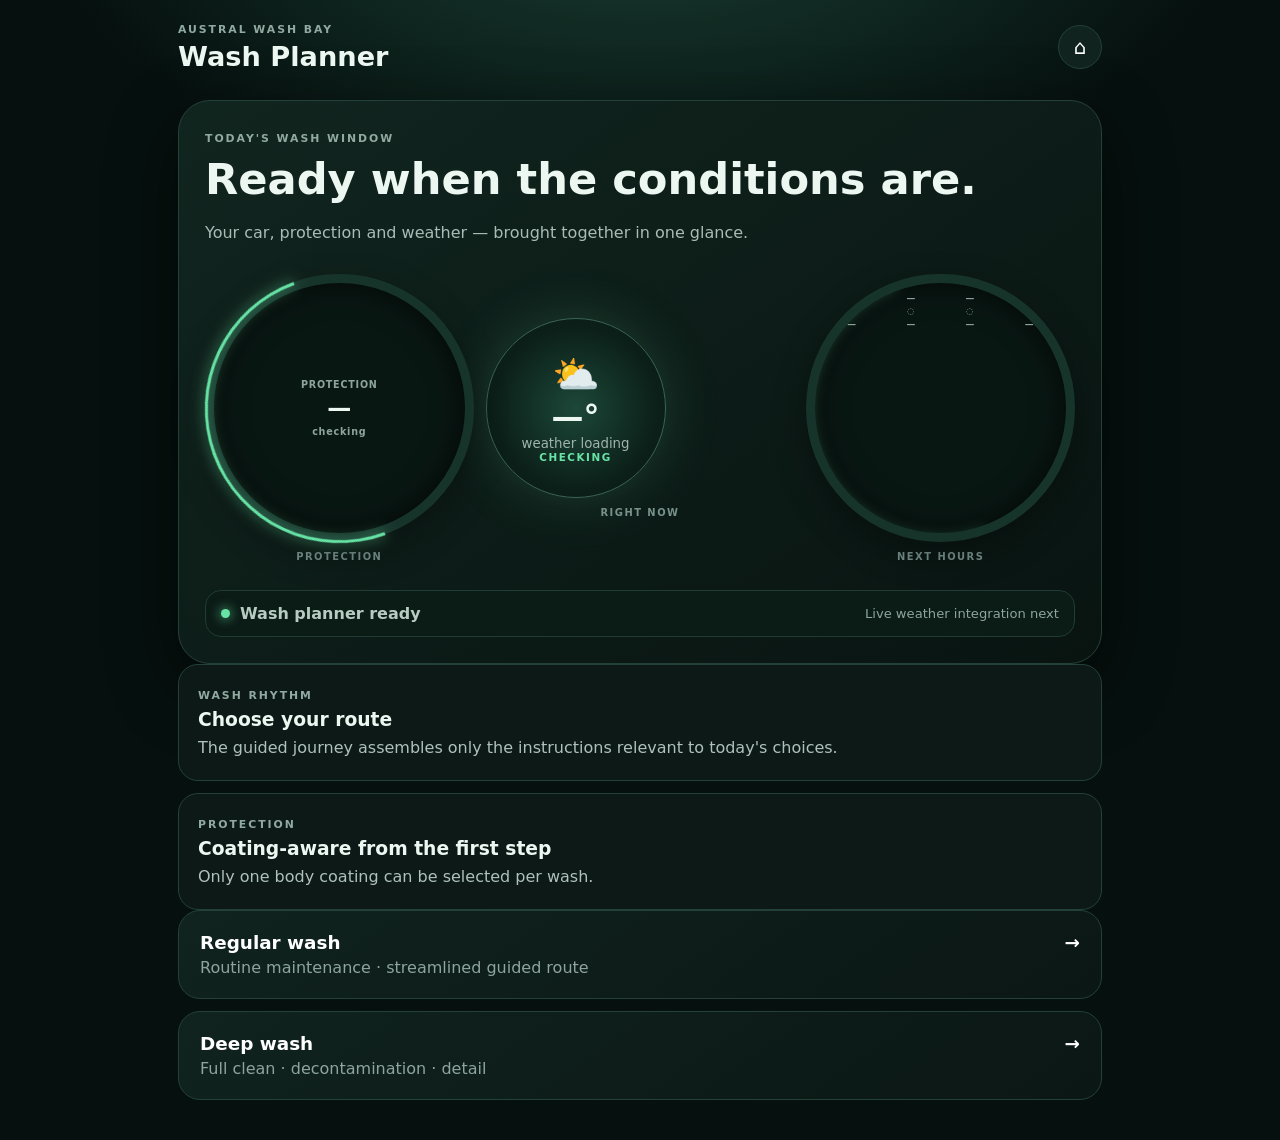
==== gpt_index.html @ 7e1a89bd "Route new app through isolated GPT master steps" ====
<!doctype html>
<html lang="en"><head><meta charset="utf-8"><meta name="viewport" content="width=device-width,initial-scale=1,viewport-fit=cover"><meta name="theme-color" content="#06100e"><title>Austral Wash Bay</title><link rel="stylesheet" href="gpt_styles.css"></head><body><div id="app" class="app-shell"><header class="app-header"><div><span class="eyebrow">AUSTRAL WASH BAY</span><h1 id="pageTitle">Wash Planner</h1></div><button id="homeButton" class="icon-button" aria-label="Home">⌂</button></header><main id="view" class="view"></main></div><script src="constants.js"></script><script src="gpt_master_steps.js"></script><script src="gpt_data.js"></script><script src="gpt_app.js"></script></body></html>
---- gpt_styles.css ----
:root{font-family:Inter,ui-sans-serif,system-ui,-apple-system,sans-serif;color:#edf7f2;background:#06100e;--bg:#06100e;--panel:#0c1916;--panel2:#10231e;--muted:#8ea59d;--line:#244139;--accent:#67e3a5;--warn:#f5b957;--danger:#ef6965}*{box-sizing:border-box}body{margin:0;min-height:100vh;background:radial-gradient(900px 500px at 50% -120px,#1a4034 0,#06100e 68%)}button{font:inherit;cursor:pointer}.app-shell{max-width:960px;margin:auto;padding:18px 18px 40px}.app-header{display:flex;align-items:center;justify-content:space-between;margin-bottom:24px}.eyebrow{font-size:.68rem;letter-spacing:.18em;font-weight:900;color:#91aaa1}.app-header h1{margin:4px 0;font-size:1.7rem}.icon-button{width:44px;height:44px;border-radius:50%;border:1px solid var(--line);background:#10231e;color:#fff;font-size:1.25rem}.hero{padding:26px;border:1px solid var(--line);border-radius:32px;background:linear-gradient(145deg,#11251f,#091411);box-shadow:0 24px 70px #0007}.hero h2{font-size:clamp(1.8rem,5vw,2.7rem);margin:8px 0}.hero-copy p,.hero>p,.setup>p{color:#a9bcb6;line-height:1.6}.glance{display:grid;grid-template-columns:1fr 1.15fr 1fr;align-items:center;gap:12px;margin:28px 0}.orbit{position:relative;aspect-ratio:1;display:grid;place-items:center;border-radius:50%;background:#091713;border:9px solid #17342b;box-shadow:inset 0 0 30px #000b,0 12px 35px #0005}.orbit:before{content:"";position:absolute;inset:-9px;border-radius:50%;border:3px solid var(--accent);border-top-color:transparent;border-right-color:transparent;transform:rotate(25deg);filter:drop-shadow(0 0 7px #67e3a5)}.orbit>div{text-align:center;display:grid;gap:4px}.orbit small,.orbit span{font-size:.6rem;color:var(--muted);font-weight:800;letter-spacing:.08em}.orbit strong{font-size:1.5rem}.glance-detail{width:min(180px,100%);justify-self:center;aspect-ratio:1;border-radius:50%;display:grid;place-content:center;text-align:center;background:radial-gradient(circle,#1c4739 0,#0c211a 62%,#08130f 100%);border:1px solid #3a6557;box-shadow:0 0 55px #67e3a52b}.glance-detail .weather-icon{font-size:2.4rem}.glance-detail strong{font-size:2rem}.glance-detail small{color:#9fb4ad}.glance-detail b{font-size:.65rem;letter-spacing:.15em;color:var(--accent)}.weather-orbit{overflow:hidden}.weather-hours{position:absolute!important;inset:9px;display:flex!important;align-items:flex-start;justify-content:space-around}.weather-hours span{font-size:.55rem!important;text-align:center;line-height:1.5}.glance-label{text-align:center;margin-top:9px;font-size:.62rem;letter-spacing:.15em;font-weight:900;color:#78918a}.status-line{display:flex;align-items:center;gap:10px;padding:13px 15px;border-radius:16px;background:#0b1b16;border:1px solid #203c33;color:#b7cbc3}.status-dot{width:9px;height:9px;border-radius:50%;background:var(--accent);box-shadow:0 0 12px var(--accent)}.status-line span:last-child{margin-left:auto;font-size:.82rem;color:var(--muted)}.cards{display:grid;gap:12px}.info-card{padding:19px;border-radius:20px;background:var(--panel);border:1px solid var(--line)}.info-card h3{margin:6px 0}.info-card p{margin:0;color:#afc1bb;line-height:1.55}.wash-choice{display:grid;gap:12px}.choice{width:100%;padding:21px;text-align:left;border:1px solid var(--line);border-radius:22px;background:linear-gradient(145deg,#10231e,#0b1714);color:#fff;transition:.18s transform,.18s border-color}.choice:hover{transform:translateY(-2px);border-color:#4a7465}.choice h3{display:flex;justify-content:space-between;margin:0 0 5px;font-size:1.15rem}.choice p{margin:0;color:var(--muted)}.coating-list{display:grid;gap:10px;margin:22px 0}.coating{display:grid;grid-template-columns:24px 1fr auto;align-items:center;gap:13px;padding:17px;border:1px solid var(--line);border-radius:18px;background:#0b1815;cursor:pointer}.coating input{display:none}.ring{width:19px;height:19px;border:2px solid #54766a;border-radius:50%}.coating:has(input:checked){border-color:var(--accent);background:#10261f;box-shadow:0 0 0 1px #67e3a522}.coating:has(input:checked) .ring{border:6px solid var(--accent)}.coating>span:nth-child(3){display:grid;gap:4px}.coating small{color:var(--muted)}.coating em{font-style:normal;font-weight:900;color:var(--accent)}.controls{display:flex;justify-content:flex-end;gap:10px;margin-top:20px}.primary,.secondary,.nav button,.timer button{border:0;border-radius:14px;padding:13px 18px;font-weight:900}.primary,.nav button:last-child{background:var(--accent);color:#052015}.secondary,.nav button:first-child,.timer button{background:#17342b;color:#fff}.wash-screen{display:grid;gap:15px}.wash-top{display:flex;justify-content:space-between;align-items:end}.wash-top h2{margin:4px 0;font-size:1.8rem}.wash-phase{color:var(--accent);font-size:.67rem;font-weight:900;letter-spacing:.17em}.step-count{font-weight:900;color:var(--muted);font-variant-numeric:tabular-nums}.progress{height:6px;background:#172923;border-radius:10px;overflow:hidden}.progress i{height:100%;display:block;background:linear-gradient(90deg,var(--accent),#c0f7dc);transition:width .35s}.journey-mini{display:flex;align-items:center;gap:9px;font-size:.68rem;color:var(--muted);letter-spacing:.1em}.journey-mini b{padding:7px 10px;border-radius:20px;background:#123027;color:#bdebd6}.instruction-card{position:relative;min-height:300px;padding:30px;border-radius:30px;border:1px solid #2a4b41;background:radial-gradient(500px 250px at 100% 0,#15352b 0,#0d1d19 50%,#091410 100%);box-shadow:0 24px 65px #0006}.card-mark{position:absolute;right:22px;top:18px;font-size:4rem;font-weight:1000;color:#ffffff09}.instruction-body{position:relative;max-width:780px}.instruction-body p{font-size:1.08rem;line-height:1.7;margin:0 0 15px}.warning{margin-top:22px;padding:15px 17px;border-radius:16px;background:#332716;border:1px solid #6b5028;color:#f3d494;line-height:1.5}.timer{padding:18px 20px;border-radius:23px;background:#081512;border:1px solid #31574b;text-align:center;box-shadow:0 0 30px #67e3a511}.timer small{letter-spacing:.15em;font-weight:900;color:var(--muted)}.timer strong{display:block;font-size:3.5rem;line-height:1.1;margin:5px;font-variant-numeric:tabular-nums}.timer div{display:flex;justify-content:center;gap:8px}.timer.done{border-color:var(--accent);animation:pulse 1s ease-in-out infinite alternate}.nav{display:grid;grid-template-columns:50px 1fr 80px;gap:10px;align-items:center}.nav span{text-align:center;color:var(--muted);font-size:.8rem}.complete{text-align:center}.complete-mark{margin:25px auto;width:90px;height:90px;border-radius:50%;display:grid;place-items:center;font-size:3rem;color:var(--accent);border:2px solid var(--accent);box-shadow:0 0 45px #67e3a533}.complete .primary{margin-top:20px}@keyframes pulse{to{box-shadow:0 0 45px #67e3a533}}@media(max-width:600px){.app-shell{padding:12px 12px 30px}.hero{padding:20px;border-radius:26px}.glance{gap:5px;margin:22px 0}.orbit{border-width:6px}.glance-detail{width:125px}.glance-detail .weather-icon{font-size:1.7rem}.glance-detail strong{font-size:1.5rem}.orbit strong{font-size:1.05rem}.status-line{flex-wrap:wrap}.status-line span:last-child{margin-left:19px}.instruction-card{padding:23px 20px;min-height:280px}.instruction-body p{font-size:1rem}.timer strong{font-size:3rem}}
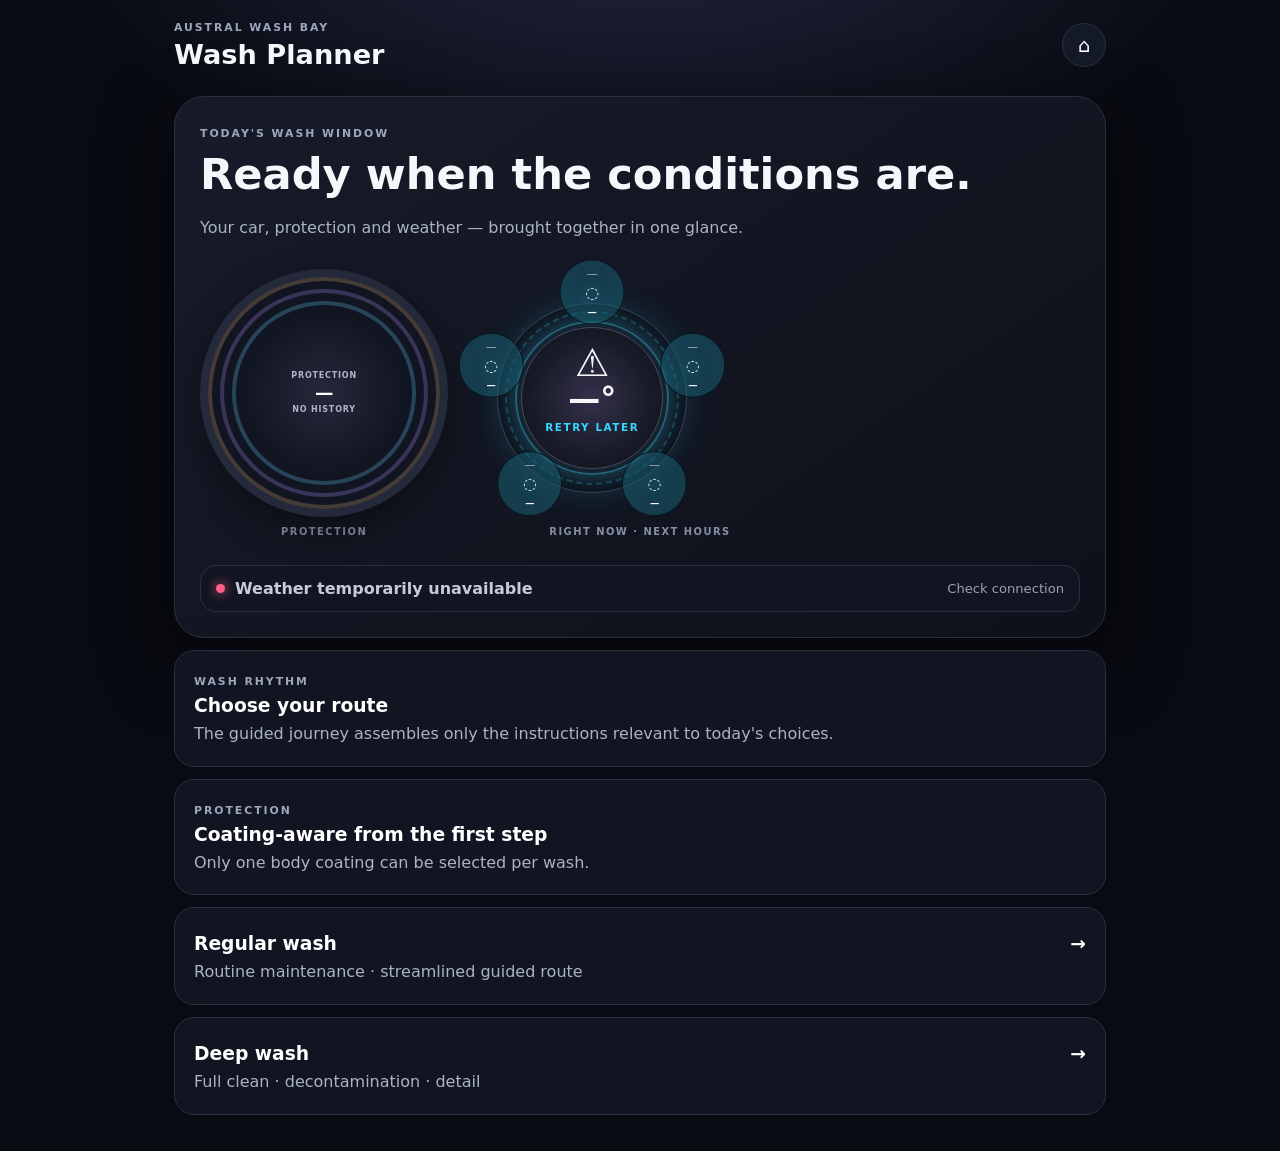
==== commit 2bef09ed: "Wire 14-day weather engine into planner" ====
--- a/gpt_index.html
+++ b/gpt_index.html
@@ -1,2 +1,2 @@
 <!doctype html>
-<html lang="en"><head><meta charset="utf-8"><meta name="viewport" content="width=device-width,initial-scale=1,viewport-fit=cover"><meta name="theme-color" content="#06100e"><title>Austral Wash Bay</title><link rel="stylesheet" href="gpt_styles.css"></head><body><div id="app" class="app-shell"><header class="app-header"><div><span class="eyebrow">AUSTRAL WASH BAY</span><h1 id="pageTitle">Wash Planner</h1></div><button id="homeButton" class="icon-button" aria-label="Home">⌂</button></header><main id="view" class="view"></main></div><script src="constants.js"></script><script src="gpt_master_steps.js"></script><script src="gpt_data.js"></script><script src="gpt_app.js"></script></body></html>
+<html lang="en"><head><meta charset="utf-8"><meta name="viewport" content="width=device-width,initial-scale=1,viewport-fit=cover"><meta name="theme-color" content="#06100e"><title>Austral Wash Bay</title><link rel="stylesheet" href="gpt_styles.css"></head><body><div id="app" class="app-shell"><header class="app-header"><div><span class="eyebrow">AUSTRAL WASH BAY</span><h1 id="pageTitle">Wash Planner</h1></div><button id="homeButton" class="icon-button" aria-label="Home">⌂</button></header><main id="view" class="view"></main></div><script src="gpt_master_steps.js"></script><script src="gpt_steps_bridge.js"></script><script src="gpt_data.js"></script><script src="gpt_weather.js"></script><script src="gpt_app.js"></script><script src="gpt_wash_refinement.js"></script></body></html>
--- a/gpt_styles.css
+++ b/gpt_styles.css
@@ -1 +1,1194 @@
-:root{font-family:Inter,ui-sans-serif,system-ui,-apple-system,sans-serif;color:#edf7f2;background:#06100e;--bg:#06100e;--panel:#0c1916;--panel2:#10231e;--muted:#8ea59d;--line:#244139;--accent:#67e3a5;--warn:#f5b957;--danger:#ef6965}*{box-sizing:border-box}body{margin:0;min-height:100vh;background:radial-gradient(900px 500px at 50% -120px,#1a4034 0,#06100e 68%)}button{font:inherit;cursor:pointer}.app-shell{max-width:960px;margin:auto;padding:18px 18px 40px}.app-header{display:flex;align-items:center;justify-content:space-between;margin-bottom:24px}.eyebrow{font-size:.68rem;letter-spacing:.18em;font-weight:900;color:#91aaa1}.app-header h1{margin:4px 0;font-size:1.7rem}.icon-button{width:44px;height:44px;border-radius:50%;border:1px solid var(--line);background:#10231e;color:#fff;font-size:1.25rem}.hero{padding:26px;border:1px solid var(--line);border-radius:32px;background:linear-gradient(145deg,#11251f,#091411);box-shadow:0 24px 70px #0007}.hero h2{font-size:clamp(1.8rem,5vw,2.7rem);margin:8px 0}.hero-copy p,.hero>p,.setup>p{color:#a9bcb6;line-height:1.6}.glance{display:grid;grid-template-columns:1fr 1.15fr 1fr;align-items:center;gap:12px;margin:28px 0}.orbit{position:relative;aspect-ratio:1;display:grid;place-items:center;border-radius:50%;background:#091713;border:9px solid #17342b;box-shadow:inset 0 0 30px #000b,0 12px 35px #0005}.orbit:before{content:"";position:absolute;inset:-9px;border-radius:50%;border:3px solid var(--accent);border-top-color:transparent;border-right-color:transparent;transform:rotate(25deg);filter:drop-shadow(0 0 7px #67e3a5)}.orbit>div{text-align:center;display:grid;gap:4px}.orbit small,.orbit span{font-size:.6rem;color:var(--muted);font-weight:800;letter-spacing:.08em}.orbit strong{font-size:1.5rem}.glance-detail{width:min(180px,100%);justify-self:center;aspect-ratio:1;border-radius:50%;display:grid;place-content:center;text-align:center;background:radial-gradient(circle,#1c4739 0,#0c211a 62%,#08130f 100%);border:1px solid #3a6557;box-shadow:0 0 55px #67e3a52b}.glance-detail .weather-icon{font-size:2.4rem}.glance-detail strong{font-size:2rem}.glance-detail small{color:#9fb4ad}.glance-detail b{font-size:.65rem;letter-spacing:.15em;color:var(--accent)}.weather-orbit{overflow:hidden}.weather-hours{position:absolute!important;inset:9px;display:flex!important;align-items:flex-start;justify-content:space-around}.weather-hours span{font-size:.55rem!important;text-align:center;line-height:1.5}.glance-label{text-align:center;margin-top:9px;font-size:.62rem;letter-spacing:.15em;font-weight:900;color:#78918a}.status-line{display:flex;align-items:center;gap:10px;padding:13px 15px;border-radius:16px;background:#0b1b16;border:1px solid #203c33;color:#b7cbc3}.status-dot{width:9px;height:9px;border-radius:50%;background:var(--accent);box-shadow:0 0 12px var(--accent)}.status-line span:last-child{margin-left:auto;font-size:.82rem;color:var(--muted)}.cards{display:grid;gap:12px}.info-card{padding:19px;border-radius:20px;background:var(--panel);border:1px solid var(--line)}.info-card h3{margin:6px 0}.info-card p{margin:0;color:#afc1bb;line-height:1.55}.wash-choice{display:grid;gap:12px}.choice{width:100%;padding:21px;text-align:left;border:1px solid var(--line);border-radius:22px;background:linear-gradient(145deg,#10231e,#0b1714);color:#fff;transition:.18s transform,.18s border-color}.choice:hover{transform:translateY(-2px);border-color:#4a7465}.choice h3{display:flex;justify-content:space-between;margin:0 0 5px;font-size:1.15rem}.choice p{margin:0;color:var(--muted)}.coating-list{display:grid;gap:10px;margin:22px 0}.coating{display:grid;grid-template-columns:24px 1fr auto;align-items:center;gap:13px;padding:17px;border:1px solid var(--line);border-radius:18px;background:#0b1815;cursor:pointer}.coating input{display:none}.ring{width:19px;height:19px;border:2px solid #54766a;border-radius:50%}.coating:has(input:checked){border-color:var(--accent);background:#10261f;box-shadow:0 0 0 1px #67e3a522}.coating:has(input:checked) .ring{border:6px solid var(--accent)}.coating>span:nth-child(3){display:grid;gap:4px}.coating small{color:var(--muted)}.coating em{font-style:normal;font-weight:900;color:var(--accent)}.controls{display:flex;justify-content:flex-end;gap:10px;margin-top:20px}.primary,.secondary,.nav button,.timer button{border:0;border-radius:14px;padding:13px 18px;font-weight:900}.primary,.nav button:last-child{background:var(--accent);color:#052015}.secondary,.nav button:first-child,.timer button{background:#17342b;color:#fff}.wash-screen{display:grid;gap:15px}.wash-top{display:flex;justify-content:space-between;align-items:end}.wash-top h2{margin:4px 0;font-size:1.8rem}.wash-phase{color:var(--accent);font-size:.67rem;font-weight:900;letter-spacing:.17em}.step-count{font-weight:900;color:var(--muted);font-variant-numeric:tabular-nums}.progress{height:6px;background:#172923;border-radius:10px;overflow:hidden}.progress i{height:100%;display:block;background:linear-gradient(90deg,var(--accent),#c0f7dc);transition:width .35s}.journey-mini{display:flex;align-items:center;gap:9px;font-size:.68rem;color:var(--muted);letter-spacing:.1em}.journey-mini b{padding:7px 10px;border-radius:20px;background:#123027;color:#bdebd6}.instruction-card{position:relative;min-height:300px;padding:30px;border-radius:30px;border:1px solid #2a4b41;background:radial-gradient(500px 250px at 100% 0,#15352b 0,#0d1d19 50%,#091410 100%);box-shadow:0 24px 65px #0006}.card-mark{position:absolute;right:22px;top:18px;font-size:4rem;font-weight:1000;color:#ffffff09}.instruction-body{position:relative;max-width:780px}.instruction-body p{font-size:1.08rem;line-height:1.7;margin:0 0 15px}.warning{margin-top:22px;padding:15px 17px;border-radius:16px;background:#332716;border:1px solid #6b5028;color:#f3d494;line-height:1.5}.timer{padding:18px 20px;border-radius:23px;background:#081512;border:1px solid #31574b;text-align:center;box-shadow:0 0 30px #67e3a511}.timer small{letter-spacing:.15em;font-weight:900;color:var(--muted)}.timer strong{display:block;font-size:3.5rem;line-height:1.1;margin:5px;font-variant-numeric:tabular-nums}.timer div{display:flex;justify-content:center;gap:8px}.timer.done{border-color:var(--accent);animation:pulse 1s ease-in-out infinite alternate}.nav{display:grid;grid-template-columns:50px 1fr 80px;gap:10px;align-items:center}.nav span{text-align:center;color:var(--muted);font-size:.8rem}.complete{text-align:center}.complete-mark{margin:25px auto;width:90px;height:90px;border-radius:50%;display:grid;place-items:center;font-size:3rem;color:var(--accent);border:2px solid var(--accent);box-shadow:0 0 45px #67e3a533}.complete .primary{margin-top:20px}@keyframes pulse{to{box-shadow:0 0 45px #67e3a533}}@media(max-width:600px){.app-shell{padding:12px 12px 30px}.hero{padding:20px;border-radius:26px}.glance{gap:5px;margin:22px 0}.orbit{border-width:6px}.glance-detail{width:125px}.glance-detail .weather-icon{font-size:1.7rem}.glance-detail strong{font-size:1.5rem}.orbit strong{font-size:1.05rem}.status-line{flex-wrap:wrap}.status-line span:last-child{margin-left:19px}.instruction-card{padding:23px 20px;min-height:280px}.instruction-body p{font-size:1rem}.timer strong{font-size:3rem}}
+:root {
+    font-family: Inter, ui-sans-serif, system-ui, -apple-system, sans-serif;
+    color: #f5f7fb;
+    background: #090b12;
+    --bg: #090b12;
+    --panel: #111521;
+    --muted: #99a1b3;
+    --line: #293042;
+    --accent: #ff5f87;
+    --zone-setup: #ff5f87;
+    --zone-wheels: #ff8a3d;
+    --zone-decon: #ffc857;
+    --zone-foam: #a8e063;
+    --zone-fallout: #43d9c5;
+    --zone-contact: #42a5ff;
+    --zone-tar: #7b61ff;
+    --zone-touchon: #b96cff;
+    --zone-drying: #ff70b8;
+    --zone-rainx: #37d7ff;
+    --zone-turtle: #ff9d1f;
+    --zone-finish: #f05d5e;
+    --zone-default: #ff5f87;
+    --product-turtle: #ff9d1f;
+    --product-touchon: #b96cff;
+    --product-rainx: #37d7ff
+}
+
+* {
+    box-sizing: border-box
+}
+
+body {
+    margin: 0;
+    min-height: 100vh;
+    background: radial-gradient(900px 560px at 50% -160px, #252a45 0, #090b12 70%);
+    color: #f5f7fb
+}
+
+button {
+    font: inherit;
+    cursor: pointer
+}
+
+.app-shell {
+    max-width: 960px;
+    margin: auto;
+    padding: 16px 14px 36px
+}
+
+.app-header {
+    display: flex;
+    align-items: center;
+    justify-content: space-between;
+    margin-bottom: 22px
+}
+
+.eyebrow {
+    font-size: .68rem;
+    letter-spacing: .18em;
+    font-weight: 900;
+    color: #9ca6bc
+}
+
+.app-header h1 {
+    margin: 4px 0;
+    font-size: 1.7rem
+}
+
+.icon-button {
+    width: 44px;
+    height: 44px;
+    border-radius: 50%;
+    border: 1px solid var(--line);
+    background: #141927;
+    color: #fff;
+    font-size: 1.2rem
+}
+
+.hero {
+    padding: 25px;
+    border: 1px solid #293042;
+    border-radius: 30px;
+    background: linear-gradient(145deg, #171b29, #0e111a);
+    box-shadow: 0 24px 70px #0008
+}
+
+.hero h2 {
+    font-size: clamp(1.8rem, 5vw, 2.7rem);
+    margin: 8px 0
+}
+
+.hero p, .setup>p {
+    color: #abb3c5;
+    line-height: 1.6
+}
+
+.glance {
+    display: grid;
+    grid-template-columns: 1fr 1.15fr 1fr;
+    align-items: center;
+    gap: 49px;
+    margin: 28px 0
+}
+
+.orbit {
+    position: relative;
+    aspect-ratio: 1;
+    display: grid;
+    place-items: center;
+    border-radius: 50%;
+    background: #111521;
+    border: 8px solid #242a3b;
+    box-shadow: inset 0 0 30px #0009, 0 12px 35px #0006
+}
+
+.orbit>div {
+    text-align: center;
+    display: grid;
+    gap: 4px
+}
+
+.orbit small, .orbit span {
+    font-size: .6rem;
+    color: var(--muted);
+    font-weight: 800;
+    letter-spacing: .08em
+}
+
+.orbit strong {
+    font-size: 1.4rem
+}
+
+.protection.orbit:before {
+    display: none
+}
+
+.protection-gauge {
+    position: absolute;
+    inset: 0;
+    border-radius: 50%;
+    display: grid;
+    place-items: center
+}
+
+.protection-ring {
+    position: absolute;
+    border-radius: 50%;
+    background: conic-gradient(var(--ring-colour) var(--ring-progress), color-mix(in srgb, var(--ring-colour) 15%, #242a3b) 0);
+    transition: background .6s ease
+}
+
+.protection-ring:after {
+    content: "";
+    position: absolute;
+    inset: 4px;
+    border-radius: 50%;
+    background: #111521
+}
+
+.protection-ring.turtle {
+    inset: 0;
+    --ring-colour: var(--product-turtle)
+}
+
+.protection-ring.touchon {
+    inset: 12px;
+    --ring-colour: var(--product-touchon)
+}
+
+.protection-ring.rainx {
+    inset: 24px;
+    --ring-colour: var(--product-rainx)
+}
+
+.protection-core {
+    position: absolute;
+    inset: 33px;
+    border: 0;
+    border-radius: 50%;
+    background: radial-gradient(circle, #25283a, #111521 70%);
+    color: #fff;
+    display: grid;
+    place-content: center;
+    gap: 2px;
+    text-align: center;
+    z-index: 3
+}
+
+.protection-core small, .protection-core span {
+    font-size: .5rem;
+    font-weight: 900;
+    letter-spacing: .1em;
+    color: #aeb6c9
+}
+
+.protection-core strong {
+    font-size: 1.15rem
+}
+
+.protection-popover {
+    position: absolute;
+    z-index: 10;
+    top: calc(100% + 10px);
+    left: 50%;
+    width: 220px;
+    transform: translate(-50%, -8px);
+    opacity: 0;
+    pointer-events: none;
+    transition: .2s;
+    background: #151927;
+    border: 1px solid #343c52;
+    border-radius: 16px;
+    padding: 8px;
+    box-shadow: 0 18px 40px #0009
+}
+
+.protection.expanded .protection-popover {
+    opacity: 1;
+    transform: translate(-50%, 0);
+    pointer-events: auto
+}
+
+.protection-row {
+    display: flex;
+    justify-content: space-between;
+    gap: 8px;
+    padding: 9px 7px;
+    border-bottom: 1px solid #252b3b;
+    font-size: .65rem
+}
+
+.protection-row:last-child {
+    border-bottom: 0
+}
+
+.protection-row b {
+    letter-spacing: .08em
+}
+
+.protection-row span {
+    color: var(--muted);
+    white-space: nowrap
+}
+
+.protection-row.turtle b {
+    color: var(--product-turtle)
+}
+
+.protection-row.touchon b {
+    color: var(--product-touchon)
+}
+
+.protection-row.rainx b {
+    color: var(--product-rainx)
+}
+
+.weather-instrument, .weather-orbit {
+    position: relative;
+    width: min(190px, 100%);
+    justify-self: center;
+    aspect-ratio: 1;
+    display: grid;
+    place-items: center;
+    border-radius: 50%;
+    overflow: visible
+}
+
+.weather-orbit {
+    background: radial-gradient(circle, transparent 45%, #151a2730 47%, #0b0e1622 100%);
+    border: 1px solid #374057;
+    box-shadow: inset 0 0 30px #0007, 0 0 34px #37d7ff18
+}
+
+.weather-orbit:before {
+    content: "";
+    position: absolute;
+    inset: 7px;
+    border-radius: 50%;
+    border: 2px dashed #37d7ff38;
+    animation: weatherOrbit 24s linear infinite
+}
+
+.weather-orbit:after {
+    content: "";
+    position: absolute;
+    inset: 18px;
+    border-radius: 50%;
+    border: 1px solid #ffffff12
+}
+
+.weather-hours {
+    position: absolute !important;
+    inset: 0 !important;
+    display: block !important;
+    overflow: visible !important
+}
+
+.weather-hours span {
+    position: absolute !important;
+    left: 50% !important;
+    top: 50% !important;
+    width: 38px;
+    display: grid !important;
+    place-items: center !important;
+    gap: 1px;
+    text-align: center;
+    font-size: .48rem !important;
+    line-height: 1.05;
+    color: #aeb8cb;
+    transform: rotate(calc(var(--slot)*72deg)) translateY(-76px) rotate(calc(var(--slot)*-72deg)) translate(-50%, -50%) !important;
+    z-index: 3
+}
+
+.weather-hours span i {
+    font-style: normal;
+    font-size: 1rem;
+    line-height: 1;
+    color: #dbeeff;
+    text-shadow: 0 0 14px #37d7ff88
+}
+
+.weather-hours span b {
+    font-size: .48rem;
+    color: #fff;
+    font-weight: 900
+}
+
+.glance-detail, .weather-now {
+    width: min(142px, 76%);
+    aspect-ratio: 1;
+    border-radius: 50%;
+    display: grid;
+    place-content: center;
+    text-align: center;
+    background: radial-gradient(circle, #34314b 0, #181a27 62%, #0c0e15 100%);
+    border: 1px solid #464c63;
+    box-shadow: 0 0 55px #37d7ff33;
+    position: relative;
+    z-index: 4
+}
+
+.glance-detail:before, .weather-now:before {
+    content: "";
+    position: absolute;
+    inset: -7px;
+    border-radius: 50%;
+    border: 2px solid #37d7ff55;
+    box-shadow: 0 0 18px #37d7ff33
+}
+
+.glance-detail .weather-icon {
+    font-size: 2.4rem;
+    top: -10px;
+    position: relative;
+}
+
+.glance-detail strong {
+    font-size: 2rem;
+    /*! line-height: 34px; */
+    position: relative;
+    top: -15px;
+}
+
+.glance-detail small {
+    color: #aab2c4;
+    display: none;
+}
+
+.glance-detail b {
+    font-size: .65rem;
+    letter-spacing: .15em;
+    color: #37d7ff;
+    position: relative;
+    top: -12px;
+}
+
+.glance-label {
+    text-align: center;
+    margin-top: 9px;
+    font-size: .62rem;
+    letter-spacing: .15em;
+    font-weight: 900;
+    color: #858ea4
+}
+
+.status-line {
+    display: flex;
+    align-items: center;
+    gap: 10px;
+    padding: 13px 15px;
+    border-radius: 16px;
+    background: #111521;
+    border: 1px solid #293042;
+    color: #c6cbd7
+}
+
+.status-dot {
+    width: 9px;
+    height: 9px;
+    border-radius: 50%;
+    background: var(--accent);
+    box-shadow: 0 0 12px var(--accent)
+}
+
+.status-line span:last-child {
+    margin-left: auto;
+    font-size: .82rem;
+    color: var(--muted)
+}
+
+.cards, .wash-choice {
+    display: grid;
+    gap: 12px;
+    margin-top: 12px
+}
+
+.info-card, .choice {
+    padding: 19px;
+    border-radius: 20px;
+    background: var(--panel);
+    border: 1px solid var(--line);
+    color: #fff
+}
+
+.info-card h3, .choice h3 {
+    margin: 6px 0
+}
+
+.info-card p, .choice p {
+    margin: 0;
+    color: #abb3c5;
+    line-height: 1.55
+}
+
+.choice {
+    text-align: left;
+    transition: .2s transform, .2s border-color
+}
+
+.choice:hover {
+    transform: translateY(-2px);
+    border-color: var(--accent)
+}
+
+.choice h3 {
+    display: flex;
+    justify-content: space-between
+}
+
+.coating-list {
+    display: grid;
+    gap: 10px;
+    margin: 22px 0
+}
+
+.coating {
+    display: grid;
+    grid-template-columns: 24px 1fr auto;
+    align-items: center;
+    gap: 13px;
+    padding: 17px;
+    border: 1px solid var(--line);
+    border-radius: 18px;
+    background: #111521;
+    cursor: pointer
+}
+
+.coating input {
+    display: none
+}
+
+.ring {
+    width: 19px;
+    height: 19px;
+    border: 2px solid #66708a;
+    border-radius: 50%
+}
+
+.coating:has(input:checked) {
+    border-color: var(--accent);
+    background: color-mix(in srgb, var(--accent) 8%, #111521);
+    box-shadow: 0 0 22px color-mix(in srgb, var(--accent) 13%, transparent)
+}
+
+.coating:has(input:checked) .ring {
+    border: 6px solid var(--accent)
+}
+
+.coating>span:nth-child(3) {
+    display: grid;
+    gap: 4px
+}
+
+.coating small {
+    color: var(--muted)
+}
+
+.coating em {
+    font-style: normal;
+    font-weight: 900;
+    color: var(--accent)
+}
+
+.controls {
+    display: flex;
+    justify-content: flex-end;
+    gap: 10px;
+    margin-top: 20px
+}
+
+.primary, .secondary, .nav button, .timer button {
+    border: 0;
+    border-radius: 14px;
+    padding: 13px 18px;
+    font-weight: 900
+}
+
+.primary, .nav button:last-child {
+    background: var(--accent);
+    color: #160811
+}
+
+.secondary, .nav button:first-child, .timer button {
+    background: #252b3d;
+    color: #fff
+}
+
+.wash-screen {
+    display: grid;
+    gap: 15px;
+    --zone: var(--phase-colour);
+    position: relative;
+    min-height: calc(100vh - 130px)
+}
+
+.journey {
+    padding: 4px 2px
+}
+
+.journey-track {
+    display: flex;
+    align-items: center;
+    overflow: hidden;
+    padding: 3px 0
+}
+
+.journey-track>em {
+    height: 2px;
+    min-width: 7px;
+    flex: 1;
+    background: #30364a
+}
+
+.journey-phase {
+    border: 0;
+    background: none;
+    padding: 0 2px;
+    width: 38px;
+    height: 38px;
+    display: grid;
+    place-items: center
+}
+
+.journey-phase i {
+    width: 32px;
+    height: 32px;
+    display: grid;
+    place-items: center;
+    border-radius: 50%;
+    border: 2px solid var(--phase-colour);
+    background: #121622;
+    font-style: normal;
+    font-size: .68rem;
+    font-weight: 900;
+    position: relative;
+    overflow: hidden;
+    isolation: isolate;
+    color: #fff;
+    box-shadow: 0 0 12px color-mix(in srgb, var(--phase-colour) 18%, transparent)
+}
+
+.journey-phase i:before {
+    content: "";
+    position: absolute;
+    inset: 0;
+    border-radius: 50%;
+    background: conic-gradient(var(--phase-colour) var(--phase-progress), color-mix(in srgb, var(--phase-colour) 14%, #1b2030) 0);
+    z-index: -2;
+    transition: background .45s
+}
+
+.journey-phase i:after {
+    content: "";
+    position: absolute;
+    inset: 3px;
+    border-radius: 50%;
+    background: #121622;
+    z-index: -1
+}
+
+.journey-phase.current i {
+    box-shadow: 0 0 24px color-mix(in srgb, var(--phase-colour) 48%, transparent);
+    transform: scale(1.08)
+}
+
+.journey-phase.done i:before {
+    background: conic-gradient(var(--phase-colour) 100%, var(--phase-colour) 0)
+}
+
+.wash-heading {
+    display: flex;
+    justify-content: space-between;
+    align-items: center;
+    gap: 15px
+}
+
+.phase-title {
+    display: flex;
+    align-items: center;
+    gap: 11px;
+    min-width: 0
+}
+
+.phase-icon {
+    width: 44px;
+    height: 44px;
+    flex: 0 0 44px;
+    display: grid;
+    place-items: center;
+    border-radius: 15px;
+    background: color-mix(in srgb, var(--zone) 14%, #121622);
+    border: 1px solid color-mix(in srgb, var(--zone) 62%, #30364a);
+    color: var(--zone);
+    font-size: 1.35rem;
+    box-shadow: 0 0 28px color-mix(in srgb, var(--zone) 18%, transparent)
+}
+
+.phase-kicker {
+    font-size: .62rem;
+    letter-spacing: .15em;
+    text-transform: uppercase;
+    font-weight: 900;
+    color: var(--zone)
+}
+
+.wash-heading h2 {
+    margin: 3px 0 0;
+    font-size: 1.5rem
+}
+
+.step-counter {
+    font-size: 1rem;
+    white-space: nowrap;
+    font-variant-numeric: tabular-nums;
+    color: var(--zone)
+}
+
+.step-counter span {
+    color: #778096
+}
+
+.progress {
+    height: 6px;
+    background: #252b3b;
+    border-radius: 10px;
+    overflow: hidden
+}
+
+.progress i {
+    height: 100%;
+    display: block;
+    background: var(--zone);
+    box-shadow: 0 0 14px color-mix(in srgb, var(--zone) 55%, transparent);
+    transition: width .45s
+}
+
+.instruction-card {
+    position: relative;
+    min-height: 300px;
+    padding: 30px;
+    border-radius: 30px;
+    border: 1px solid color-mix(in srgb, var(--zone) 52%, #34394b);
+    background: radial-gradient(600px 340px at 100% 0, color-mix(in srgb, var(--zone) 22%, #1a1d2b) 0, #121520 54%, #0b0d14 100%);
+    box-shadow: 0 24px 65px #0007, 0 0 45px color-mix(in srgb, var(--zone) 10%, transparent);
+    touch-action: pan-y;
+    overflow: hidden
+}
+
+.instruction-card:after {
+    content: "SWIPE";
+    position: absolute;
+    right: 20px;
+    bottom: 16px;
+    font-size: .55rem;
+    letter-spacing: .16em;
+    color: var(--zone);
+    opacity: .42
+}
+
+.card-mark {
+    position: absolute;
+    right: 22px;
+    top: 18px;
+    font-size: 4rem;
+    font-weight: 1000;
+    color: color-mix(in srgb, var(--zone) 12%, transparent)
+}
+
+.instruction-body {
+    position: relative;
+    max-width: 780px
+}
+
+.instruction-body>p, .instruction-group>p {
+    font-size: 1.08rem;
+    line-height: 1.7;
+    margin: 0 0 15px;
+    padding-bottom: 15px;
+    border-bottom: 1px solid color-mix(in srgb, var(--zone) 22%, #303648)
+}
+
+.instruction-body>p:last-child, .instruction-group>p:last-child {
+    border-bottom: 0
+}
+
+.instruction-group {
+    margin: 4px 0 18px
+}
+
+.instruction-group h4 {
+    margin: 0 0 10px;
+    color: var(--zone);
+    font-size: .78rem;
+    letter-spacing: .08em;
+    text-transform: uppercase
+}
+
+.warning {
+    display: flex;
+    gap: 12px;
+    margin-top: 22px;
+    padding: 15px 17px;
+    border-radius: 16px;
+    background: color-mix(in srgb, var(--zone) 10%, #281b21);
+    border: 1px solid color-mix(in srgb, var(--zone) 55%, #57404a);
+    color: #f2d9df
+}
+
+.warning-icon {
+    flex: 0 0 24px;
+    width: 24px;
+    height: 24px;
+    border-radius: 50%;
+    display: grid;
+    place-items: center;
+    background: var(--zone);
+    color: #180d12;
+    font-weight: 1000
+}
+
+.timer {
+    padding: 18px 20px;
+    border-radius: 23px;
+    background: #111521;
+    border: 1px solid color-mix(in srgb, var(--zone) 62%, #34394b);
+    text-align: center;
+    box-shadow: 0 0 32px color-mix(in srgb, var(--zone) 12%, transparent)
+}
+
+.timer-head {
+    display: flex;
+    justify-content: space-between
+}
+
+.timer small {
+    letter-spacing: .15em;
+    font-weight: 900;
+    color: var(--muted)
+}
+
+.timer-head span, .timer strong {
+    color: var(--zone)
+}
+
+.timer-head span {
+    font-size: .65rem;
+    font-weight: 900
+}
+
+.timer strong {
+    display: block;
+    font-size: 3.5rem;
+    line-height: 1.1;
+    margin: 5px
+}
+
+.timer div {
+    display: flex;
+    justify-content: center;
+    gap: 8px
+}
+
+.nav {
+    display: grid;
+    grid-template-columns: 50px 1fr 105px;
+    gap: 10px;
+    align-items: center
+}
+
+.nav span {
+    text-align: center;
+    color: var(--muted);
+    font-size: .8rem
+}
+
+.enter-forward {
+    animation: cardIn .35s cubic-bezier(.2, .8, .2, 1)
+}
+
+.enter-back {
+    animation: cardBack .35s cubic-bezier(.2, .8, .2, 1)
+}
+
+.instruction-item {
+    animation: instructionIn .24s ease-out both
+}
+
+.phase-card {
+    position: absolute;
+    inset: 0;
+    z-index: 4;
+    display: grid;
+    place-content: center;
+    text-align: center;
+    padding: 28px;
+    background: radial-gradient(circle at 50% 0, color-mix(in srgb, var(--zone) 28%, #171b29), #10131d 68%);
+    color: #fff;
+    animation: phaseCardIn .45s cubic-bezier(.2, .8, .2, 1) both
+}
+
+.phase-card span {
+    font-size: 2.8rem;
+    color: var(--zone)
+}
+
+.phase-card small {
+    margin-top: 14px;
+    color: var(--zone);
+    font-weight: 900;
+    letter-spacing: .2em
+}
+
+.phase-card h3 {
+    margin: 8px 0;
+    font-size: 2rem
+}
+
+.phase-opening .phase-card {
+    animation: phaseCardOut .65s ease forwards
+}
+
+.complete {
+    text-align: center
+}
+
+.complete-mark {
+    margin: 25px auto;
+    width: 90px;
+    height: 90px;
+    border-radius: 50%;
+    display: grid;
+    place-items: center;
+    font-size: 3rem;
+    color: var(--accent);
+    border: 2px solid var(--accent);
+    box-shadow: 0 0 45px color-mix(in srgb, var(--accent) 35%, transparent)
+}
+
+@keyframes weatherOrbit {
+    to {
+        transform: rotate(360deg)
+    }
+}
+
+@keyframes cardIn {
+    from {
+        opacity: 0;
+        transform: translateX(34px) scale(.985)
+    }
+
+    to {
+        opacity: 1;
+        transform: none
+    }
+}
+
+@keyframes cardBack {
+    from {
+        opacity: 0;
+        transform: translateX(-34px) scale(.985)
+    }
+
+    to {
+        opacity: 1;
+        transform: none
+    }
+}
+
+@keyframes instructionIn {
+    from {
+        opacity: 0;
+        transform: translateX(18px)
+    }
+
+    to {
+        opacity: 1;
+        transform: none
+    }
+}
+
+@keyframes phaseCardIn {
+    from {
+        opacity: 0;
+        transform: translateX(28px)
+    }
+
+    to {
+        opacity: 1;
+        transform: none
+    }
+}
+
+@keyframes phaseCardOut {
+    to {
+        opacity: 0;
+        transform: scale(1.08)
+    }
+}
+
+@media(max-width:600px) {
+    .app-shell {
+        padding: 12px
+    }
+
+    .hero {
+        padding: 20px
+    }
+
+    .glance {
+        gap: 5px;
+        margin: 22px 0
+    }
+
+    .orbit {
+        border-width: 6px
+    }
+
+    .weather-instrument, .weather-orbit {
+        width: 150px
+    }
+
+    .weather-hours span {
+        transform: rotate(calc(var(--slot)*72deg)) translateY(-60px) rotate(calc(var(--slot)*-72deg)) translate(-50%, -50%) !important
+    }
+
+    .weather-hours span i {
+        font-size: .82rem
+    }
+
+    .weather-hours span b {
+        font-size: .42rem
+    }
+
+    .glance-detail, .weather-now {
+        width: 112px
+    }
+
+    .glance-detail .weather-icon {
+        font-size: 1.8rem
+    }
+
+    .glance-detail strong {
+        font-size: 1.55rem
+    }
+
+    .protection-ring.touchon {
+        inset: 9px
+    }
+
+    .protection-ring.rainx {
+        inset: 18px
+    }
+
+    .protection-core {
+        inset: 25px
+    }
+
+    .glance-label {
+        font-size: .5rem;
+        letter-spacing: .11em
+    }
+
+    .instruction-card {
+        padding: 23px 20px;
+        min-height: 280px
+    }
+
+    .instruction-body>p, .instruction-group>p {
+        font-size: 1rem
+    }
+
+    .journey-track>em {
+        min-width: 5px
+    }
+
+    .journey-phase {
+        width: 31px;
+        height: 34px
+    }
+
+    .journey-phase i {
+        width: 29px;
+        height: 29px
+    }
+
+    .nav {
+        grid-template-columns: 48px 1fr 96px
+    }
+
+    .wash-heading h2 {
+        font-size: 1.3rem
+    }
+
+    .phase-icon {
+        width: 40px;
+        height: 40px;
+        flex-basis: 40px
+    }
+
+    .phase-card h3 {
+        font-size: 1.7rem
+    }
+}
+
+/* Dedicated circular weather instrument.
+   Loaded after gpt_styles.css so these rules safely override the generic
+   weather layout without requiring changes to the main stylesheet. */
+
+.weather-instrument {
+    position: relative;
+    width: min(190px, 100%);
+    aspect-ratio: 1;
+    display: grid;
+    place-items: center;
+    justify-self: center;
+    overflow: visible !important;
+    margin-bottom: 67px;
+    top: 34px;
+}
+
+.weather-hours-ring {
+    position: absolute;
+    inset: 0 !important;
+    display: block !important;
+    border-radius: 50%;
+    border: 1px solid #374057;
+    background: radial-gradient(circle at 50% 50%, transparent 48%, #151a2730 50%, #0b0e1622 100%);
+    box-shadow: inset 0 0 30px #0007, 0 0 34px #37d7ff18;
+    overflow: visible !important
+}
+
+.weather-hours-ring:before {
+    content: "";
+    position: absolute;
+    inset: 7px;
+    border-radius: 50%;
+    border: 2px dashed #37d7ff38;
+    animation: weatherOrbit 24s linear infinite;
+    pointer-events: none
+}
+
+.weather-hours-ring:after {
+    content: "";
+    position: absolute;
+    inset: 18px;
+    border-radius: 50%;
+    border: 1px solid #ffffff12;
+    pointer-events: none
+}
+
+.weather-hours-ring span {
+    position: absolute !important;
+    left: 50% !important;
+    top: 50% !important;
+    width: 65px !important;
+    height: 65px !important;
+    display: grid !important;
+    place-items: center !important;
+    gap: 2px !important;
+    text-align: center;
+    font-size: 0.68rem;
+    line-height: 1.05;
+    color: #aeb8cb;
+    transform: rotate(calc(var(--slot)*72deg)) translateY(-106px) rotate(calc(var(--slot)*-72deg)) translate(-50%, -50%) !important;
+    z-index: 10;
+    /*! background:transparent!important; */
+    /*! border:0!important; */
+    overflow: visible !important;
+    background: #1a5c7091;
+    border-radius: 50%;
+    padding: 5px;
+    border: 1px solid #000000a1;
+}
+
+.weather-hours-ring span i {
+    display: block;
+    font-style: normal;
+    font-size: 1rem;
+    line-height: 1;
+    color: #dbeeff;
+    text-shadow: 0 0 14px #37d7ff88
+}
+
+.weather-hours-ring span b {
+    display: block;
+    font-size: 0.58rem;
+    color: #fff;
+    font-weight: 900;
+    white-space: nowrap
+}
+
+.weather-hours-ring span small {
+    display: block;
+    font-size: .42rem;
+    color: #8f99ad;
+    white-space: nowrap
+}
+
+.weather-now {
+    position: relative;
+    z-index: 8;
+    /*! top: -12px; */
+}
+
+.weather-now:before {
+    content: "";
+    position: absolute;
+    inset: -7px;
+    border-radius: 50%;
+    border: 2px solid #37d7ff55;
+    box-shadow: 0 0 18px #37d7ff33;
+    pointer-events: none;
+    /*! top: -21px; */
+}
+
+.weather-now:after {
+    content: "";
+    position: absolute;
+    /*! inset:-13px; */
+    border-radius: 50%;
+    border: 1px solid #37d7ff24;
+    pointer-events: none;
+    /*! top: 18px; */
+}
+
+@keyframes weatherOrbit {
+    to {
+        transform: rotate(360deg)
+    }
+}
+
+@media(max-width:620px) {
+    .weather-instrument {
+        width: 150px
+    }
+
+    .weather-hours-ring span {
+        width: 32px !important;
+        transform: rotate(calc(var(--slot)*72deg)) translateY(-60px) rotate(calc(var(--slot)*-72deg)) translate(-50%, -50%) !important;
+        font-size: .42rem
+    }
+
+    .weather-hours-ring span i {
+        font-size: .82rem
+    }
+
+    .weather-hours-ring span b {
+        font-size: .42rem
+    }
+
+    .weather-hours-ring span small {
+        font-size: .38rem
+    }
+}
